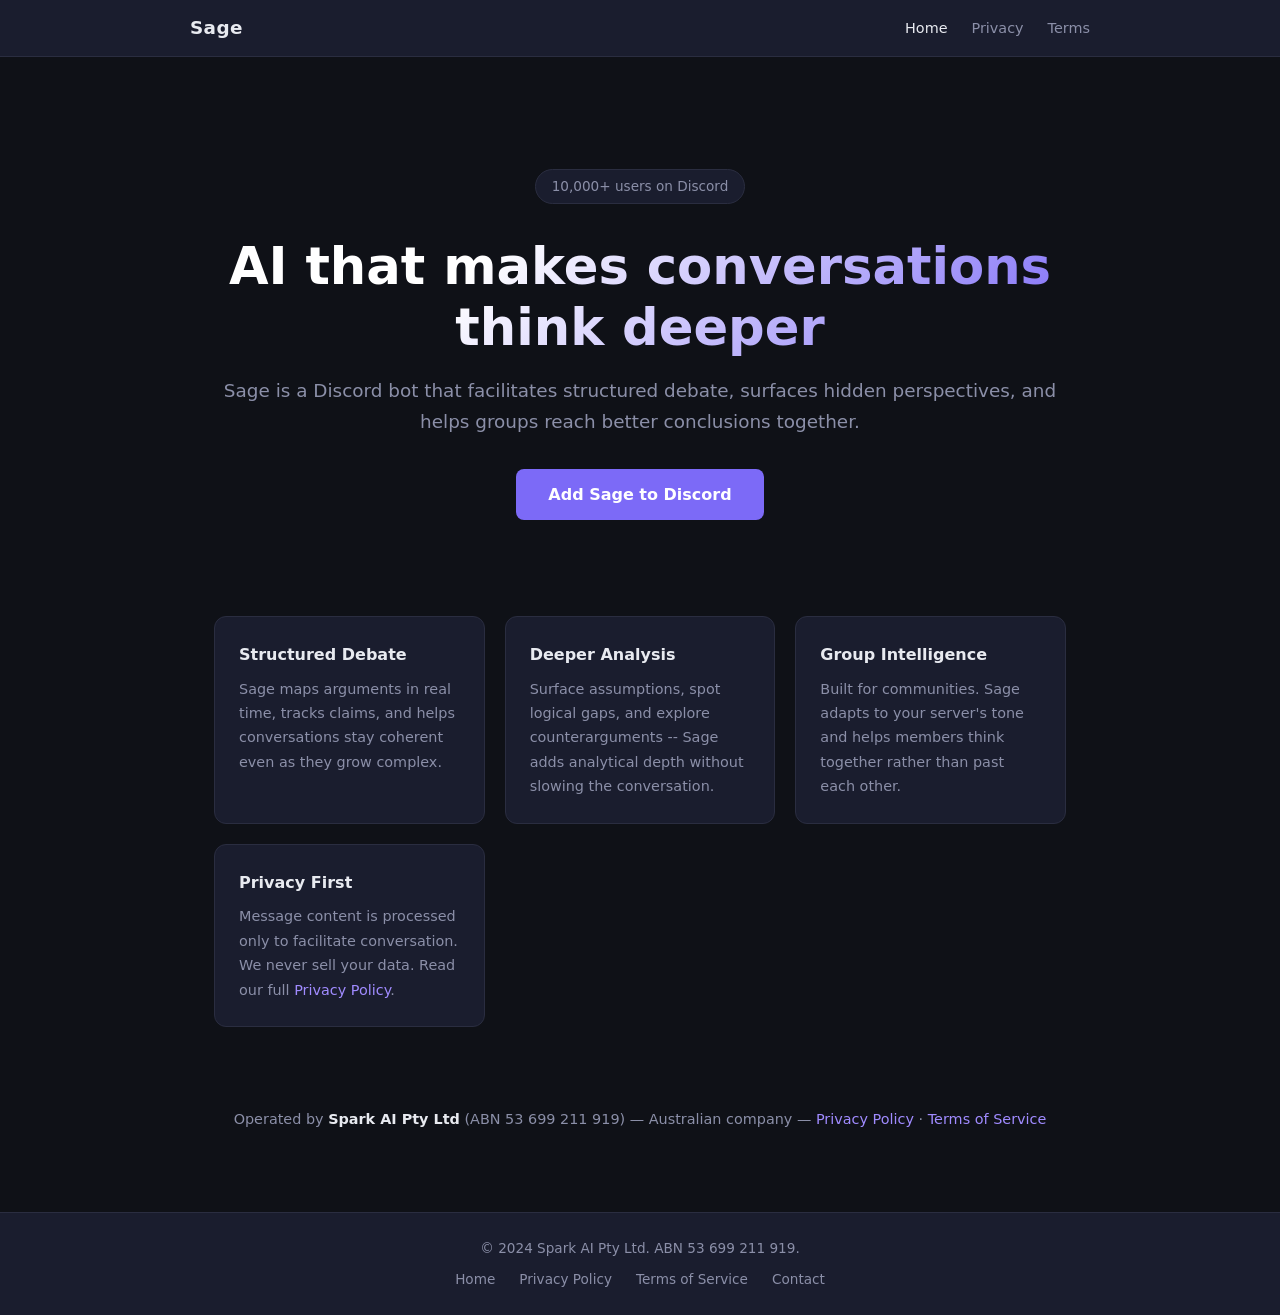
==== index.html @ e85564d7 "feat: initial Sage public website with privacy policy, terms, and landing page - index.html: landing" ====
<!DOCTYPE html>
<html lang="en">
<head>
  <meta charset="UTF-8">
  <meta name="viewport" content="width=device-width, initial-scale=1.0">
  <title>Sage - AI that makes conversations think deeper</title>
  <meta name="description" content="Sage is an AI Discord bot used by 10,000+ people. It facilitates deeper thinking, structured debate, and group intelligence on Discord servers.">
  <link rel="stylesheet" href="style.css">
</head>
<body>

<nav>
  <div class="nav-inner">
    <a class="nav-logo" href="index.html">Sage</a>
    <ul class="nav-links">
      <li><a href="index.html" class="active">Home</a></li>
      <li><a href="privacy.html">Privacy</a></li>
      <li><a href="terms.html">Terms</a></li>
    </ul>
  </div>
</nav>

<main>
  <section class="hero">
    <div class="badge">10,000+ users on Discord</div>
    <h1>AI that makes conversations think deeper</h1>
    <p class="sub">Sage is a Discord bot that facilitates structured debate, surfaces hidden perspectives, and helps groups reach better conclusions together.</p>
    <a class="cta" href="https://discord.com/oauth2/authorize" target="_blank" rel="noopener">Add Sage to Discord</a>
  </section>

  <section class="features">
    <div class="feature-card">
      <h3>Structured Debate</h3>
      <p>Sage maps arguments in real time, tracks claims, and helps conversations stay coherent even as they grow complex.</p>
    </div>
    <div class="feature-card">
      <h3>Deeper Analysis</h3>
      <p>Surface assumptions, spot logical gaps, and explore counterarguments -- Sage adds analytical depth without slowing the conversation.</p>
    </div>
    <div class="feature-card">
      <h3>Group Intelligence</h3>
      <p>Built for communities. Sage adapts to your server's tone and helps members think together rather than past each other.</p>
    </div>
    <div class="feature-card">
      <h3>Privacy First</h3>
      <p>Message content is processed only to facilitate conversation. We never sell your data. Read our full <a href="privacy.html">Privacy Policy</a>.</p>
    </div>
  </section>

  <section style="text-align:center; padding: 2rem 0;">
    <p style="color: var(--muted); font-size: 0.9rem;">
      Operated by <strong style="color:var(--text)">Spark AI Pty Ltd</strong> (ABN 53&nbsp;699&nbsp;211&nbsp;919) &mdash; Australian company &mdash;
      <a href="privacy.html">Privacy Policy</a> &middot; <a href="terms.html">Terms of Service</a>
    </p>
  </section>
</main>

<footer>
  <div>&copy; 2024 Spark AI Pty Ltd. ABN 53 699 211 919.</div>
  <div class="footer-links">
    <a href="index.html">Home</a>
    <a href="privacy.html">Privacy Policy</a>
    <a href="terms.html">Terms of Service</a>
    <a href="mailto:harry@harrykey.com">Contact</a>
  </div>
</footer>

</body>
</html>
---- style.css ----
/* Sage - Spark AI Pty Ltd */
*, *::before, *::after { box-sizing: border-box; margin: 0; padding: 0; }

:root {
  --bg: #0f1117;
  --surface: #1a1d2e;
  --border: #2a2d40;
  --text: #e8eaf0;
  --muted: #8b8fa8;
  --accent: #7c6af7;
  --accent-hover: #9d8fff;
  --link: #a08bff;
}

html { font-size: 16px; scroll-behavior: smooth; }

body {
  background: var(--bg);
  color: var(--text);
  font-family: -apple-system, BlinkMacSystemFont, 'Segoe UI', system-ui, sans-serif;
  line-height: 1.7;
  min-height: 100vh;
  display: flex;
  flex-direction: column;
}

a { color: var(--link); text-decoration: none; }
a:hover { color: var(--accent-hover); text-decoration: underline; }

/* NAV */
nav {
  background: var(--surface);
  border-bottom: 1px solid var(--border);
  padding: 0 1.5rem;
  position: sticky;
  top: 0;
  z-index: 100;
}

.nav-inner {
  max-width: 900px;
  margin: 0 auto;
  display: flex;
  align-items: center;
  justify-content: space-between;
  height: 56px;
  gap: 1rem;
}

.nav-logo {
  font-weight: 700;
  font-size: 1.15rem;
  color: var(--text);
  letter-spacing: 0.02em;
  text-decoration: none;
}
.nav-logo:hover { color: var(--accent-hover); text-decoration: none; }

.nav-links {
  display: flex;
  gap: 1.5rem;
  list-style: none;
  flex-wrap: wrap;
}

.nav-links a {
  color: var(--muted);
  font-size: 0.9rem;
  transition: color 0.15s;
}
.nav-links a:hover, .nav-links a.active { color: var(--text); text-decoration: none; }

/* MAIN */
main {
  flex: 1;
  max-width: 900px;
  margin: 0 auto;
  padding: 3rem 1.5rem;
  width: 100%;
}

/* HERO */
.hero {
  text-align: center;
  padding: 4rem 0 3rem;
}

.hero h1 {
  font-size: clamp(2rem, 5vw, 3.2rem);
  font-weight: 800;
  line-height: 1.2;
  margin-bottom: 1rem;
  background: linear-gradient(135deg, #fff 30%, var(--accent));
  -webkit-background-clip: text;
  -webkit-text-fill-color: transparent;
  background-clip: text;
}

.hero .sub {
  font-size: 1.15rem;
  color: var(--muted);
  margin-bottom: 2rem;
}

.badge {
  display: inline-block;
  background: var(--surface);
  border: 1px solid var(--border);
  border-radius: 999px;
  padding: 0.3rem 1rem;
  font-size: 0.85rem;
  color: var(--muted);
  margin-bottom: 2rem;
}

.cta {
  display: inline-block;
  background: var(--accent);
  color: #fff;
  padding: 0.75rem 2rem;
  border-radius: 8px;
  font-weight: 600;
  transition: background 0.15s;
  text-decoration: none;
}
.cta:hover { background: var(--accent-hover); color: #fff; text-decoration: none; }

/* FEATURES */
.features {
  display: grid;
  grid-template-columns: repeat(auto-fit, minmax(240px, 1fr));
  gap: 1.25rem;
  margin: 3rem 0;
}

.feature-card {
  background: var(--surface);
  border: 1px solid var(--border);
  border-radius: 12px;
  padding: 1.5rem;
}

.feature-card h3 {
  font-size: 1rem;
  font-weight: 600;
  margin-bottom: 0.5rem;
  color: var(--text);
}

.feature-card p {
  font-size: 0.9rem;
  color: var(--muted);
}

/* PROSE (privacy, terms) */
.prose h1 {
  font-size: 2rem;
  font-weight: 800;
  margin-bottom: 0.5rem;
}

.prose .meta {
  color: var(--muted);
  font-size: 0.875rem;
  margin-bottom: 2.5rem;
}

.prose h2 {
  font-size: 1.2rem;
  font-weight: 700;
  margin: 2.5rem 0 0.75rem;
  color: var(--accent-hover);
}

.prose h3 {
  font-size: 1rem;
  font-weight: 600;
  margin: 1.5rem 0 0.5rem;
}

.prose p { margin-bottom: 1rem; color: var(--text); }

.prose ul, .prose ol {
  margin: 0.75rem 0 1rem 1.5rem;
  color: var(--text);
}

.prose li { margin-bottom: 0.4rem; }

.prose a { color: var(--link); }

.prose strong { color: var(--text); }

.contact-box {
  background: var(--surface);
  border: 1px solid var(--border);
  border-radius: 10px;
  padding: 1.25rem 1.5rem;
  margin: 2rem 0;
}

.contact-box p { margin: 0.2rem 0; font-size: 0.95rem; }

/* FOOTER */
footer {
  background: var(--surface);
  border-top: 1px solid var(--border);
  padding: 1.5rem;
  text-align: center;
  color: var(--muted);
  font-size: 0.85rem;
}

footer a { color: var(--muted); }
footer a:hover { color: var(--text); }

.footer-links {
  display: flex;
  justify-content: center;
  gap: 1.5rem;
  flex-wrap: wrap;
  margin-top: 0.5rem;
}

/* RESPONSIVE */
@media (max-width: 600px) {
  .nav-links { gap: 1rem; }
  .hero { padding: 2rem 0 1.5rem; }
  main { padding: 2rem 1rem; }
  .features { grid-template-columns: 1fr; }
}
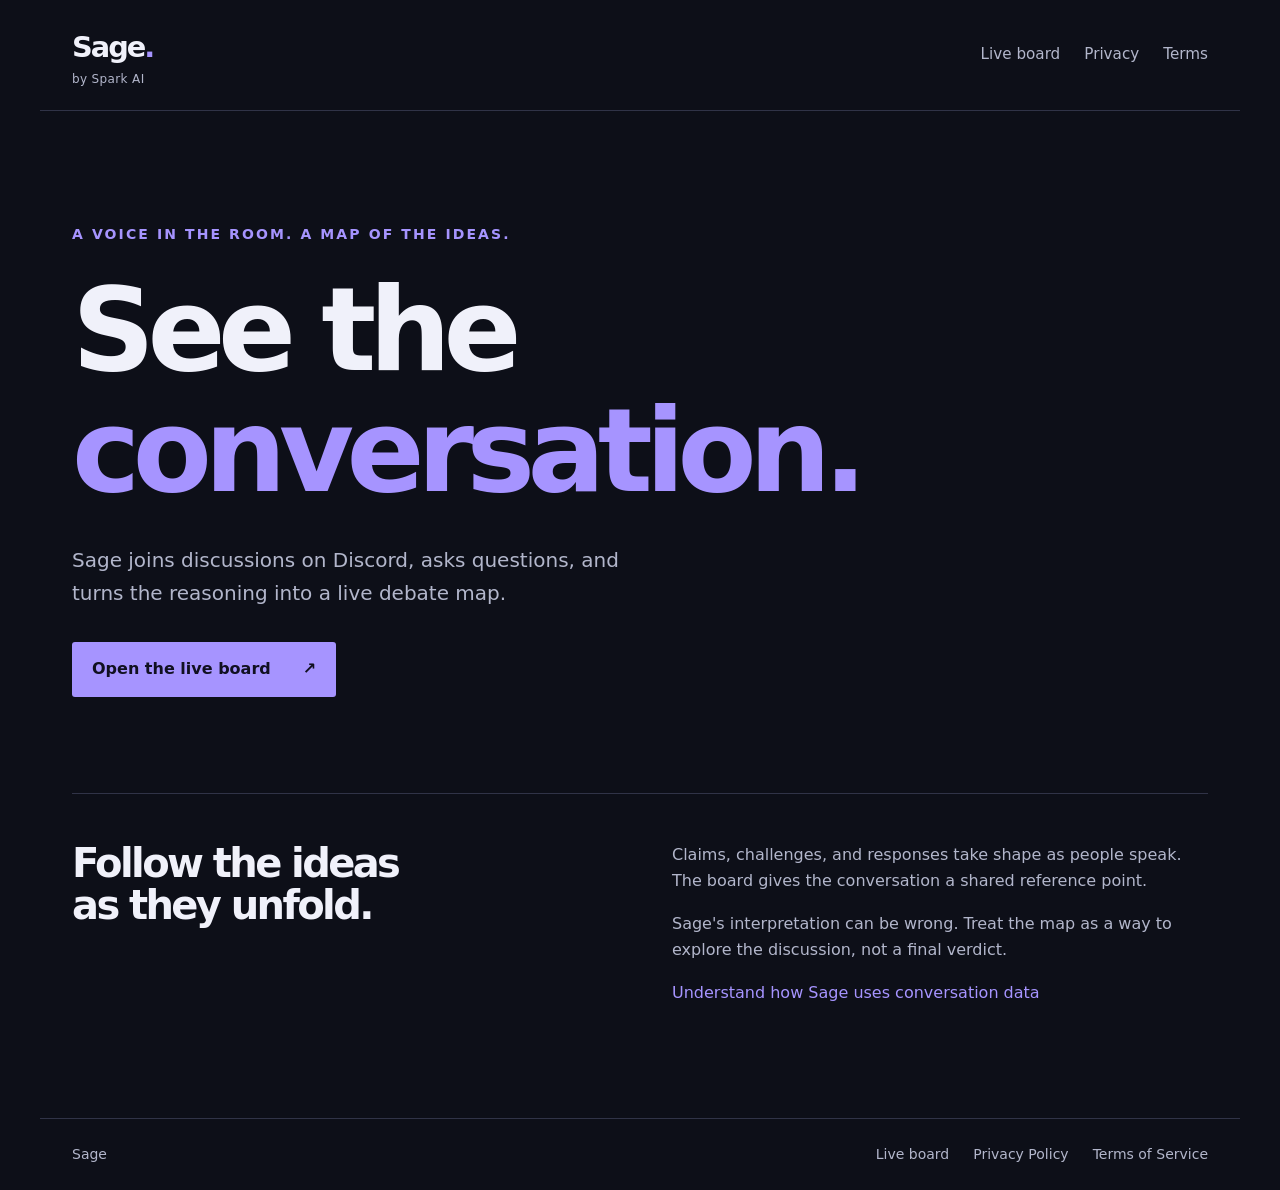
==== commit 6856539c: "feat(sage): publish site and restricted live viewer" ====
--- a/index.html
+++ b/index.html
@@ -1,69 +1,2 @@
-<!DOCTYPE html>
-<html lang="en">
-<head>
-  <meta charset="UTF-8">
-  <meta name="viewport" content="width=device-width, initial-scale=1.0">
-  <title>Sage - AI that makes conversations think deeper</title>
-  <meta name="description" content="Sage is an AI Discord bot used by 10,000+ people. It facilitates deeper thinking, structured debate, and group intelligence on Discord servers.">
-  <link rel="stylesheet" href="style.css">
-</head>
-<body>
-
-<nav>
-  <div class="nav-inner">
-    <a class="nav-logo" href="index.html">Sage</a>
-    <ul class="nav-links">
-      <li><a href="index.html" class="active">Home</a></li>
-      <li><a href="privacy.html">Privacy</a></li>
-      <li><a href="terms.html">Terms</a></li>
-    </ul>
-  </div>
-</nav>
-
-<main>
-  <section class="hero">
-    <div class="badge">10,000+ users on Discord</div>
-    <h1>AI that makes conversations think deeper</h1>
-    <p class="sub">Sage is a Discord bot that facilitates structured debate, surfaces hidden perspectives, and helps groups reach better conclusions together.</p>
-    <a class="cta" href="https://discord.com/oauth2/authorize" target="_blank" rel="noopener">Add Sage to Discord</a>
-  </section>
-
-  <section class="features">
-    <div class="feature-card">
-      <h3>Structured Debate</h3>
-      <p>Sage maps arguments in real time, tracks claims, and helps conversations stay coherent even as they grow complex.</p>
-    </div>
-    <div class="feature-card">
-      <h3>Deeper Analysis</h3>
-      <p>Surface assumptions, spot logical gaps, and explore counterarguments -- Sage adds analytical depth without slowing the conversation.</p>
-    </div>
-    <div class="feature-card">
-      <h3>Group Intelligence</h3>
-      <p>Built for communities. Sage adapts to your server's tone and helps members think together rather than past each other.</p>
-    </div>
-    <div class="feature-card">
-      <h3>Privacy First</h3>
-      <p>Message content is processed only to facilitate conversation. We never sell your data. Read our full <a href="privacy.html">Privacy Policy</a>.</p>
-    </div>
-  </section>
-
-  <section style="text-align:center; padding: 2rem 0;">
-    <p style="color: var(--muted); font-size: 0.9rem;">
-      Operated by <strong style="color:var(--text)">Spark AI Pty Ltd</strong> (ABN 53&nbsp;699&nbsp;211&nbsp;919) &mdash; Australian company &mdash;
-      <a href="privacy.html">Privacy Policy</a> &middot; <a href="terms.html">Terms of Service</a>
-    </p>
-  </section>
-</main>
-
-<footer>
-  <div>&copy; 2024 Spark AI Pty Ltd. ABN 53 699 211 919.</div>
-  <div class="footer-links">
-    <a href="index.html">Home</a>
-    <a href="privacy.html">Privacy Policy</a>
-    <a href="terms.html">Terms of Service</a>
-    <a href="mailto:harry@harrykey.com">Contact</a>
-  </div>
-</footer>
-
-</body>
-</html>
+<!doctype html>
+<html lang="en"><head><meta charset="utf-8"><meta name="viewport" content="width=device-width, initial-scale=1"><meta name="description" content="Sage - live conversations, visible reasoning."><meta name="color-scheme" content="dark"><title>Sage - See the conversation</title><link rel="stylesheet" href="style.css"></head><body><a class="skip" href="#main">Skip to content</a><header><a class="brand" href="index.html">Sage<span aria-hidden="true">.</span><small>by Spark AI</small></a><nav aria-label="Main"><a href="board.html">Live board</a><a href="privacy.html">Privacy</a><a href="terms.html">Terms</a></nav></header><main id="main"><section class="hero"><p class="eyebrow">A voice in the room. A map of the ideas.</p><h1>See the<br><em>conversation.</em></h1><p class="intro">Sage joins discussions on Discord, asks questions, and turns the reasoning into a live debate map.</p><a class="button" href="board.html">Open the live board <span aria-hidden="true">↗</span></a></section><section class="context" aria-label="About Sage"><h2>Follow the ideas<br>as they unfold.</h2><div><p>Claims, challenges, and responses take shape as people speak. The board gives the conversation a shared reference point.</p><p>Sage's interpretation can be wrong. Treat the map as a way to explore the discussion, not a final verdict.</p><a href="privacy.html">Understand how Sage uses conversation data </a></div></section></main><footer><a href="index.html">Sage</a><div><a href="board.html">Live board</a><a href="privacy.html">Privacy Policy</a><a href="terms.html">Terms of Service</a></div></footer></body></html>
--- a/style.css
+++ b/style.css
@@ -1,231 +1,4 @@
-/* Sage - Spark AI Pty Ltd */
-*, *::before, *::after { box-sizing: border-box; margin: 0; padding: 0; }
+/* Sage: a dark stage, vivid violet, and room for the conversation. */
+:root{color-scheme:dark;--bg:#0d0f18;--surface:#151824;--line:#303347;--text:#f0f1fa;--muted:#b2b6cb;--accent:#a694ff;--focus:#e2d9ff;font-family:Inter,ui-sans-serif,system-ui,-apple-system,"Segoe UI",sans-serif;font-size:16px}*{box-sizing:border-box}body{margin:0;background:var(--bg);color:var(--text);line-height:1.65}a{color:inherit;text-decoration:none}a:hover{text-decoration:underline;text-underline-offset:.3em}a:focus-visible,button:focus-visible{outline:3px solid var(--focus);outline-offset:5px}.skip{position:absolute;top:-6rem;left:1rem;padding:.8rem;background:var(--text);color:var(--bg);z-index:20}.skip:focus{top:1rem}header,footer{max-width:1200px;margin:auto;display:flex;justify-content:space-between;gap:2rem;padding:1.5rem 2rem;align-items:center}header{border-bottom:1px solid var(--line)}.brand{font-size:1.8rem;font-weight:750;letter-spacing:-.07em}.brand span{color:var(--accent)}nav,footer div{display:flex;flex-wrap:wrap;gap:1.5rem}nav{font-size:.95rem;color:var(--muted)}main{max-width:1200px;margin:auto;padding:0 2rem}.hero{padding:7rem 0 6rem;max-width:950px}.eyebrow{font-size:.875rem;text-transform:uppercase;letter-spacing:.15em;color:var(--accent);font-weight:650;margin:0 0 1.5rem}h1,h2{font-weight:600;letter-spacing:-.065em;line-height:1.05;margin:0}h1{font-size:clamp(3.5rem,9vw,7.5rem)}h1 em{font-style:normal;color:var(--accent)}.intro{font-size:1.25rem;color:var(--muted);max-width:570px;margin:2rem 0}.button,button{display:inline-flex;gap:2rem;align-items:center;background:var(--accent);color:#111021;border:0;padding:.9rem 1.25rem;font:inherit;font-weight:650;cursor:pointer;border-radius:3px}button:disabled{opacity:.6;cursor:wait}.context{border-top:1px solid var(--line);display:grid;grid-template-columns:1fr 1fr;gap:4rem;padding:3rem 0 5rem}.context h2{font-size:2.5rem}.context p:first-child{margin-top:0}.context p{color:var(--muted)}.context a{color:var(--accent)}footer{font-size:.875rem;color:var(--muted);border-top:1px solid var(--line);margin-top:2rem}.board-heading{padding:3rem 0 2rem;display:flex;justify-content:space-between;align-items:center;gap:1rem}.board-heading h1{font-size:3rem}.board-heading .eyebrow{margin-bottom:.8rem}.status{display:flex;gap:.6rem;align-items:center;font-size:.9rem}.status span{width:.55rem;height:.55rem;border-radius:50%;background:#858aa4}.status.live span{background:#6ce5a2}.board-window{min-height:60vh;background:var(--surface);border:1px solid var(--line);display:grid;place-items:center;position:relative}#offline{max-width:32rem;padding:3rem;text-align:center}#offline h2{font-size:3.4rem}#offline p:not(.eyebrow){color:var(--muted)}iframe{border:0;width:100%;height:75vh;min-height:500px}iframe[hidden],[hidden]{display:none!important}.board-note{font-size:.9rem;color:var(--muted)}.prose{max-width:760px;padding:4rem 0}.prose h1{font-size:3rem;margin-bottom:1.2rem}.prose h2{font-size:1.4rem;letter-spacing:-.02em;margin:2rem 0 .8rem}.prose h3{font-size:1.1rem}.prose p,.prose li{color:var(--muted)}.prose a{color:var(--accent);text-decoration:underline}.meta{font-size:.9rem}.prose table{max-width:100%;display:block;overflow:auto}.prose li{margin-bottom:.5rem}@media(max-width:650px){header,footer{padding:1.2rem;gap:1rem}header{align-items:flex-start}nav,footer div{gap:.8rem;font-size:.875rem}main{padding:0 1.2rem}.hero{padding:4rem 0}.hero h1{font-size:clamp(3.2rem,13vw,5rem)}.context{grid-template-columns:1fr;gap:1.5rem}.context h2{font-size:2rem}footer{align-items:flex-start;flex-direction:column}.board-heading h1{font-size:2.5rem}#offline{padding:2rem 1rem}#offline h2{font-size:2.7rem}}@media(prefers-reduced-motion:reduce){*{scroll-behavior:auto!important}}
 
-:root {
-  --bg: #0f1117;
-  --surface: #1a1d2e;
-  --border: #2a2d40;
-  --text: #e8eaf0;
-  --muted: #8b8fa8;
-  --accent: #7c6af7;
-  --accent-hover: #9d8fff;
-  --link: #a08bff;
-}
-
-html { font-size: 16px; scroll-behavior: smooth; }
-
-body {
-  background: var(--bg);
-  color: var(--text);
-  font-family: -apple-system, BlinkMacSystemFont, 'Segoe UI', system-ui, sans-serif;
-  line-height: 1.7;
-  min-height: 100vh;
-  display: flex;
-  flex-direction: column;
-}
-
-a { color: var(--link); text-decoration: none; }
-a:hover { color: var(--accent-hover); text-decoration: underline; }
-
-/* NAV */
-nav {
-  background: var(--surface);
-  border-bottom: 1px solid var(--border);
-  padding: 0 1.5rem;
-  position: sticky;
-  top: 0;
-  z-index: 100;
-}
-
-.nav-inner {
-  max-width: 900px;
-  margin: 0 auto;
-  display: flex;
-  align-items: center;
-  justify-content: space-between;
-  height: 56px;
-  gap: 1rem;
-}
-
-.nav-logo {
-  font-weight: 700;
-  font-size: 1.15rem;
-  color: var(--text);
-  letter-spacing: 0.02em;
-  text-decoration: none;
-}
-.nav-logo:hover { color: var(--accent-hover); text-decoration: none; }
-
-.nav-links {
-  display: flex;
-  gap: 1.5rem;
-  list-style: none;
-  flex-wrap: wrap;
-}
-
-.nav-links a {
-  color: var(--muted);
-  font-size: 0.9rem;
-  transition: color 0.15s;
-}
-.nav-links a:hover, .nav-links a.active { color: var(--text); text-decoration: none; }
-
-/* MAIN */
-main {
-  flex: 1;
-  max-width: 900px;
-  margin: 0 auto;
-  padding: 3rem 1.5rem;
-  width: 100%;
-}
-
-/* HERO */
-.hero {
-  text-align: center;
-  padding: 4rem 0 3rem;
-}
-
-.hero h1 {
-  font-size: clamp(2rem, 5vw, 3.2rem);
-  font-weight: 800;
-  line-height: 1.2;
-  margin-bottom: 1rem;
-  background: linear-gradient(135deg, #fff 30%, var(--accent));
-  -webkit-background-clip: text;
-  -webkit-text-fill-color: transparent;
-  background-clip: text;
-}
-
-.hero .sub {
-  font-size: 1.15rem;
-  color: var(--muted);
-  margin-bottom: 2rem;
-}
-
-.badge {
-  display: inline-block;
-  background: var(--surface);
-  border: 1px solid var(--border);
-  border-radius: 999px;
-  padding: 0.3rem 1rem;
-  font-size: 0.85rem;
-  color: var(--muted);
-  margin-bottom: 2rem;
-}
-
-.cta {
-  display: inline-block;
-  background: var(--accent);
-  color: #fff;
-  padding: 0.75rem 2rem;
-  border-radius: 8px;
-  font-weight: 600;
-  transition: background 0.15s;
-  text-decoration: none;
-}
-.cta:hover { background: var(--accent-hover); color: #fff; text-decoration: none; }
-
-/* FEATURES */
-.features {
-  display: grid;
-  grid-template-columns: repeat(auto-fit, minmax(240px, 1fr));
-  gap: 1.25rem;
-  margin: 3rem 0;
-}
-
-.feature-card {
-  background: var(--surface);
-  border: 1px solid var(--border);
-  border-radius: 12px;
-  padding: 1.5rem;
-}
-
-.feature-card h3 {
-  font-size: 1rem;
-  font-weight: 600;
-  margin-bottom: 0.5rem;
-  color: var(--text);
-}
-
-.feature-card p {
-  font-size: 0.9rem;
-  color: var(--muted);
-}
-
-/* PROSE (privacy, terms) */
-.prose h1 {
-  font-size: 2rem;
-  font-weight: 800;
-  margin-bottom: 0.5rem;
-}
-
-.prose .meta {
-  color: var(--muted);
-  font-size: 0.875rem;
-  margin-bottom: 2.5rem;
-}
-
-.prose h2 {
-  font-size: 1.2rem;
-  font-weight: 700;
-  margin: 2.5rem 0 0.75rem;
-  color: var(--accent-hover);
-}
-
-.prose h3 {
-  font-size: 1rem;
-  font-weight: 600;
-  margin: 1.5rem 0 0.5rem;
-}
-
-.prose p { margin-bottom: 1rem; color: var(--text); }
-
-.prose ul, .prose ol {
-  margin: 0.75rem 0 1rem 1.5rem;
-  color: var(--text);
-}
-
-.prose li { margin-bottom: 0.4rem; }
-
-.prose a { color: var(--link); }
-
-.prose strong { color: var(--text); }
-
-.contact-box {
-  background: var(--surface);
-  border: 1px solid var(--border);
-  border-radius: 10px;
-  padding: 1.25rem 1.5rem;
-  margin: 2rem 0;
-}
-
-.contact-box p { margin: 0.2rem 0; font-size: 0.95rem; }
-
-/* FOOTER */
-footer {
-  background: var(--surface);
-  border-top: 1px solid var(--border);
-  padding: 1.5rem;
-  text-align: center;
-  color: var(--muted);
-  font-size: 0.85rem;
-}
-
-footer a { color: var(--muted); }
-footer a:hover { color: var(--text); }
-
-.footer-links {
-  display: flex;
-  justify-content: center;
-  gap: 1.5rem;
-  flex-wrap: wrap;
-  margin-top: 0.5rem;
-}
-
-/* RESPONSIVE */
-@media (max-width: 600px) {
-  .nav-links { gap: 1rem; }
-  .hero { padding: 2rem 0 1.5rem; }
-  main { padding: 2rem 1rem; }
-  .features { grid-template-columns: 1fr; }
-}
+.brand small{display:block;font-size:.75rem;line-height:1.2;letter-spacing:.03em;color:var(--muted);font-weight:400}
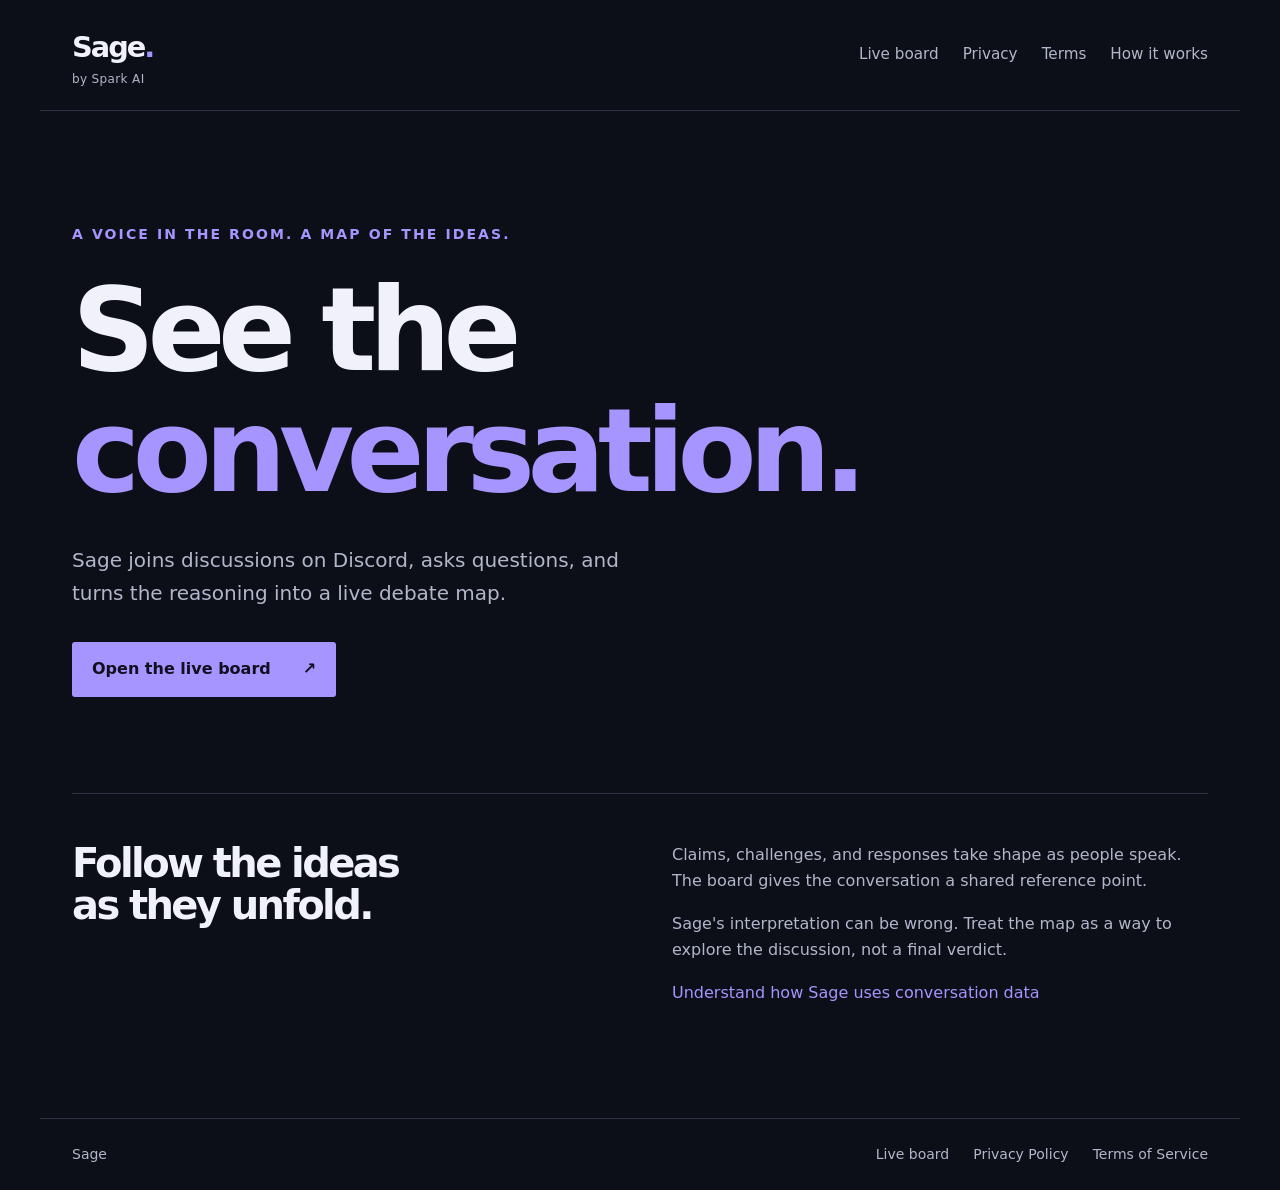
==== commit 52397d80: "feat(sage): add /how-it-works page with real screenshots and reviewer explainer Pulls 4 real screens" ====
--- a/index.html
+++ b/index.html
@@ -1,2 +1,2 @@
 <!doctype html>
-<html lang="en"><head><meta charset="utf-8"><meta name="viewport" content="width=device-width, initial-scale=1"><meta name="description" content="Sage - live conversations, visible reasoning."><meta name="color-scheme" content="dark"><title>Sage - See the conversation</title><link rel="stylesheet" href="style.css"></head><body><a class="skip" href="#main">Skip to content</a><header><a class="brand" href="index.html">Sage<span aria-hidden="true">.</span><small>by Spark AI</small></a><nav aria-label="Main"><a href="board.html">Live board</a><a href="privacy.html">Privacy</a><a href="terms.html">Terms</a></nav></header><main id="main"><section class="hero"><p class="eyebrow">A voice in the room. A map of the ideas.</p><h1>See the<br><em>conversation.</em></h1><p class="intro">Sage joins discussions on Discord, asks questions, and turns the reasoning into a live debate map.</p><a class="button" href="board.html">Open the live board <span aria-hidden="true">↗</span></a></section><section class="context" aria-label="About Sage"><h2>Follow the ideas<br>as they unfold.</h2><div><p>Claims, challenges, and responses take shape as people speak. The board gives the conversation a shared reference point.</p><p>Sage's interpretation can be wrong. Treat the map as a way to explore the discussion, not a final verdict.</p><a href="privacy.html">Understand how Sage uses conversation data </a></div></section></main><footer><a href="index.html">Sage</a><div><a href="board.html">Live board</a><a href="privacy.html">Privacy Policy</a><a href="terms.html">Terms of Service</a></div></footer></body></html>
+<html lang="en"><head><meta charset="utf-8"><meta name="viewport" content="width=device-width, initial-scale=1"><meta name="description" content="Sage - live conversations, visible reasoning."><meta name="color-scheme" content="dark"><title>Sage - See the conversation</title><link rel="stylesheet" href="style.css"></head><body><a class="skip" href="#main">Skip to content</a><header><a class="brand" href="index.html">Sage<span aria-hidden="true">.</span><small>by Spark AI</small></a><nav aria-label="Main"><a href="board.html">Live board</a><a href="privacy.html">Privacy</a><a href="terms.html">Terms</a><a href="howitworks.html">How it works</a></nav></header><main id="main"><section class="hero"><p class="eyebrow">A voice in the room. A map of the ideas.</p><h1>See the<br><em>conversation.</em></h1><p class="intro">Sage joins discussions on Discord, asks questions, and turns the reasoning into a live debate map.</p><a class="button" href="board.html">Open the live board <span aria-hidden="true">↗</span></a></section><section class="context" aria-label="About Sage"><h2>Follow the ideas<br>as they unfold.</h2><div><p>Claims, challenges, and responses take shape as people speak. The board gives the conversation a shared reference point.</p><p>Sage's interpretation can be wrong. Treat the map as a way to explore the discussion, not a final verdict.</p><a href="privacy.html">Understand how Sage uses conversation data </a></div></section></main><footer><a href="index.html">Sage</a><div><a href="board.html">Live board</a><a href="privacy.html">Privacy Policy</a><a href="terms.html">Terms of Service</a></div></footer></body></html>
